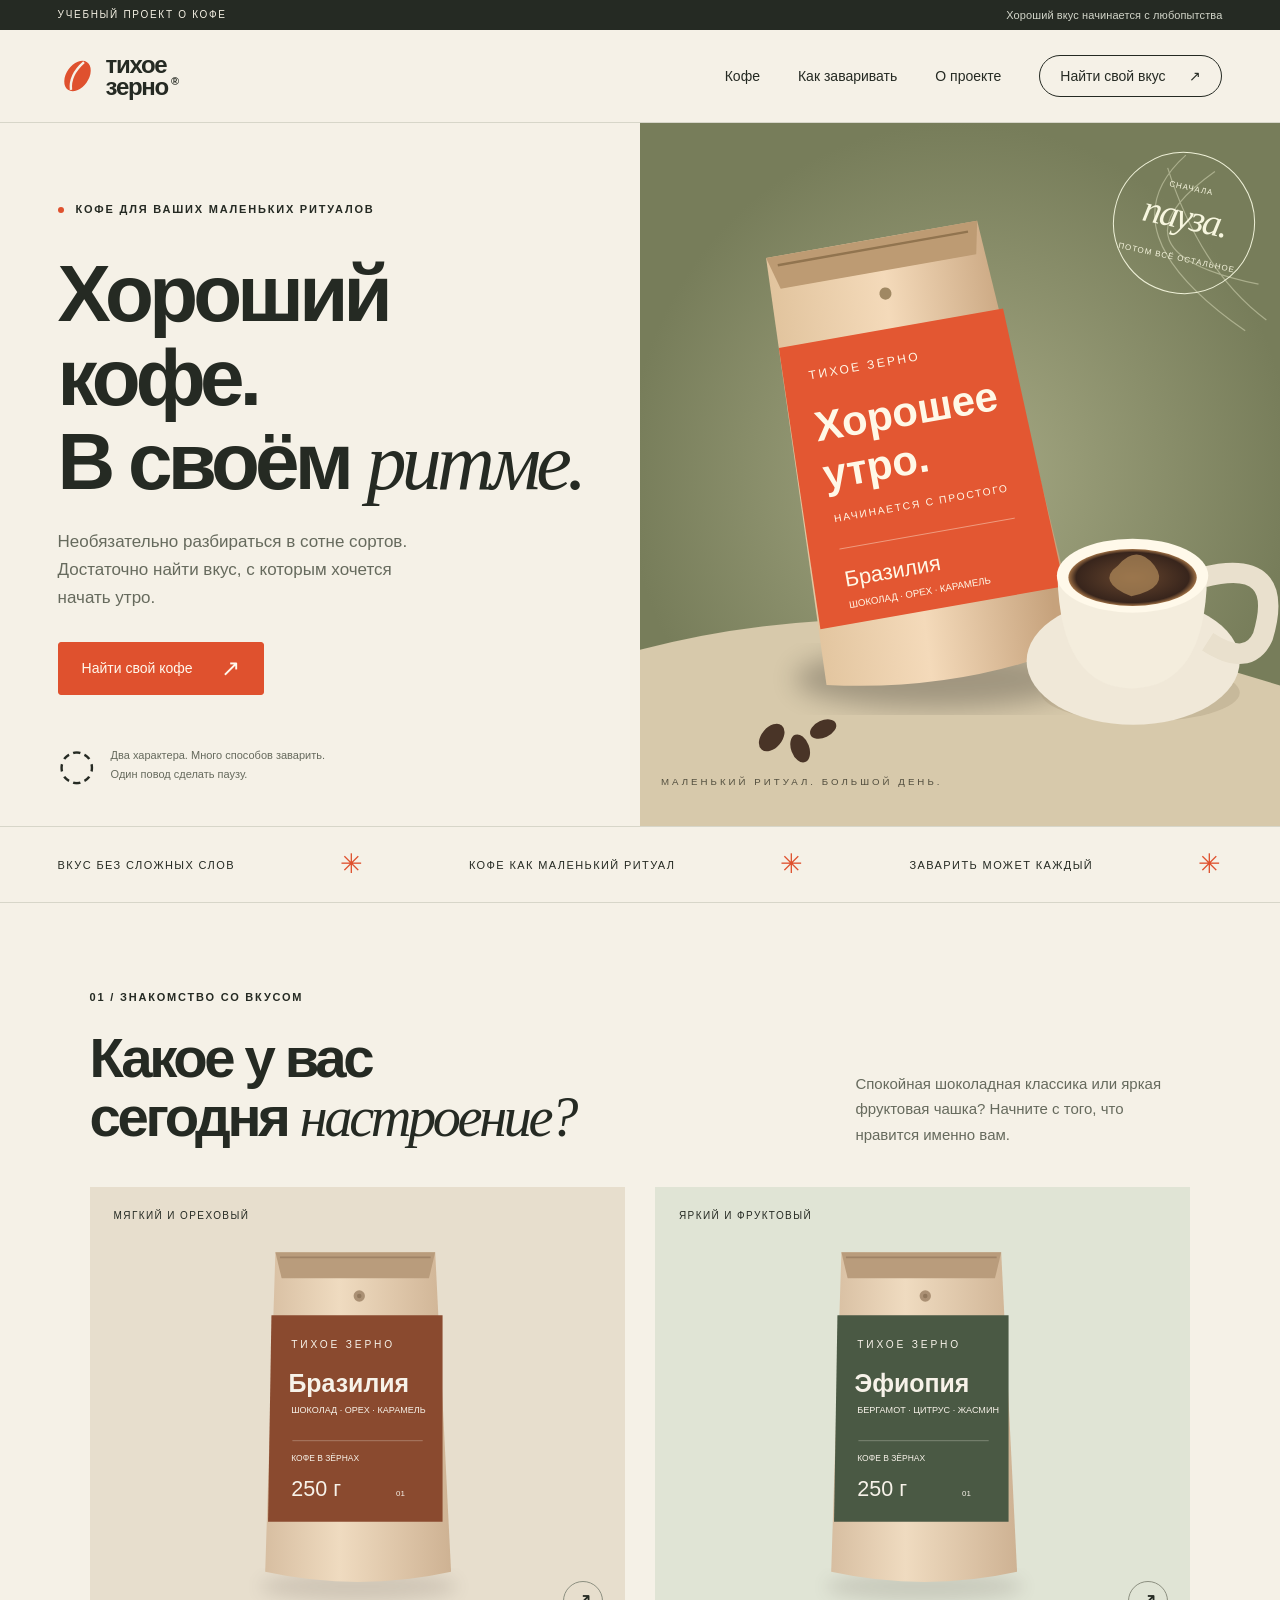
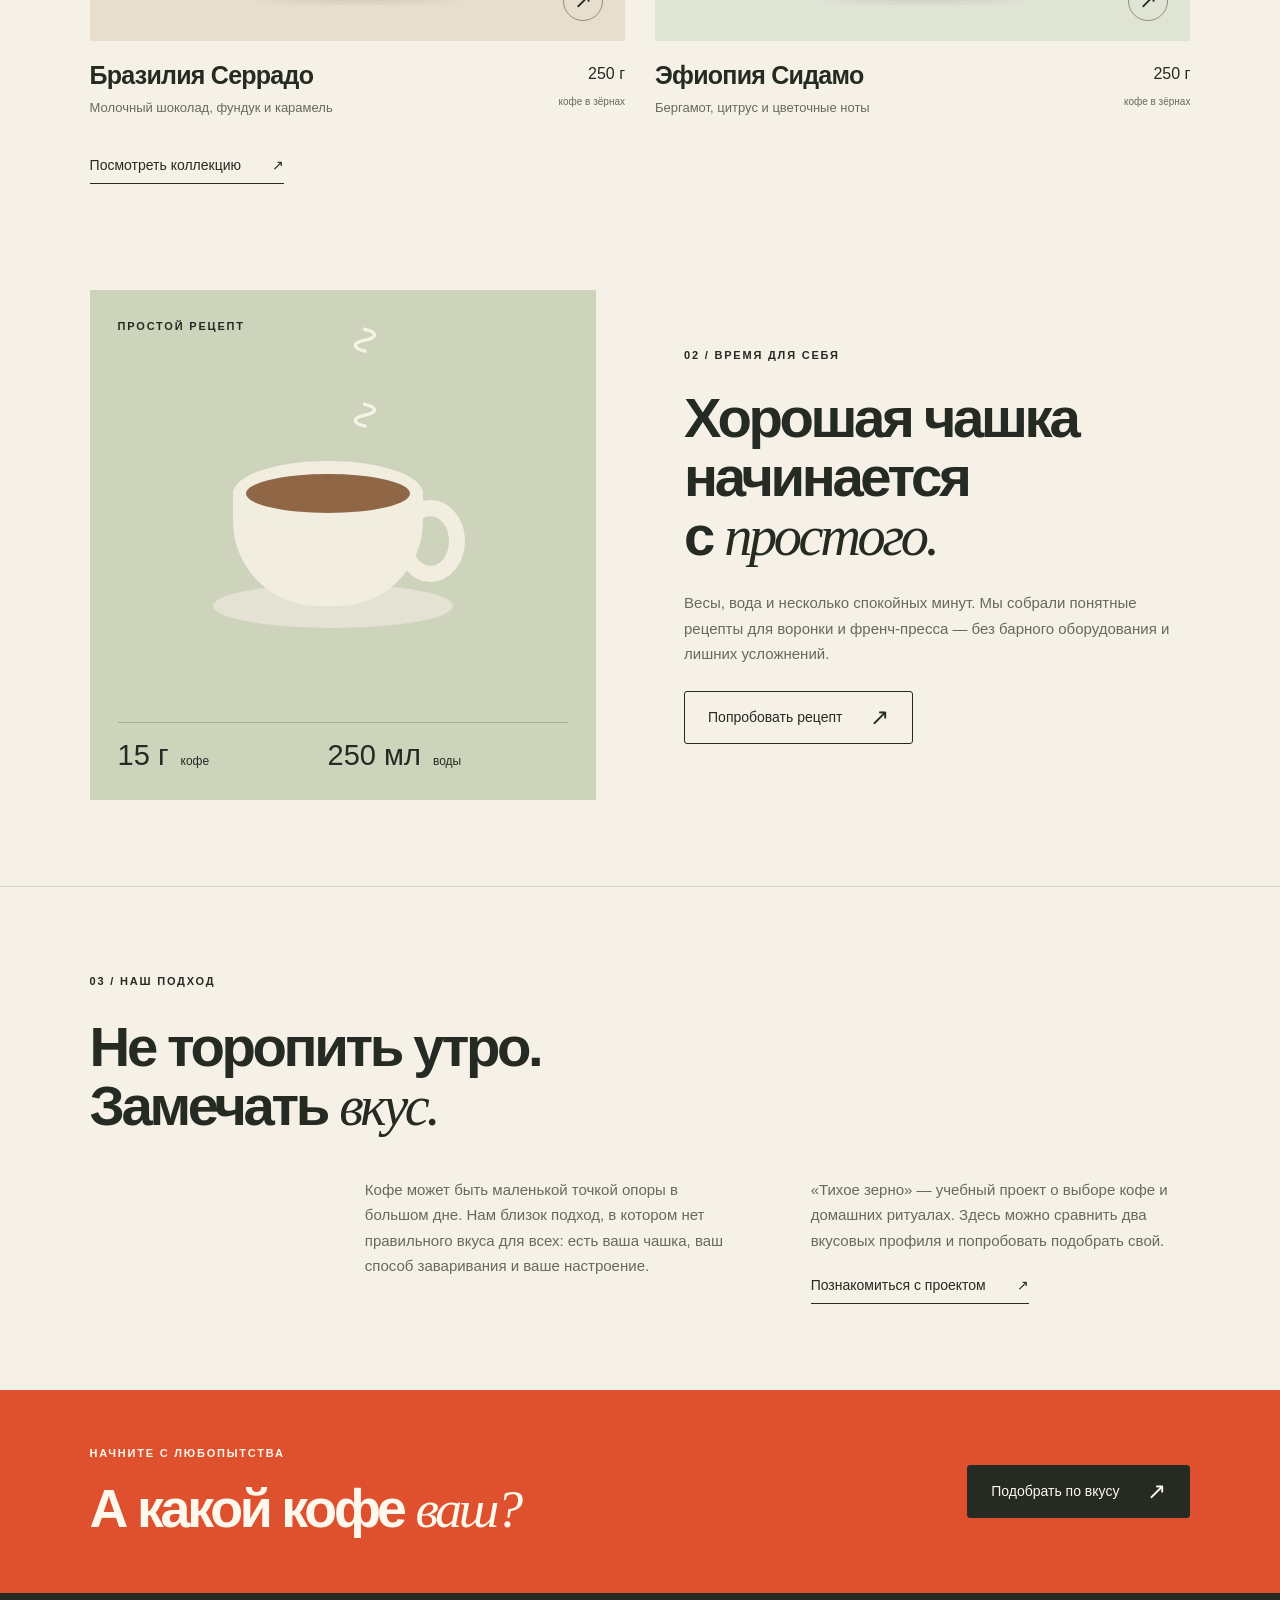
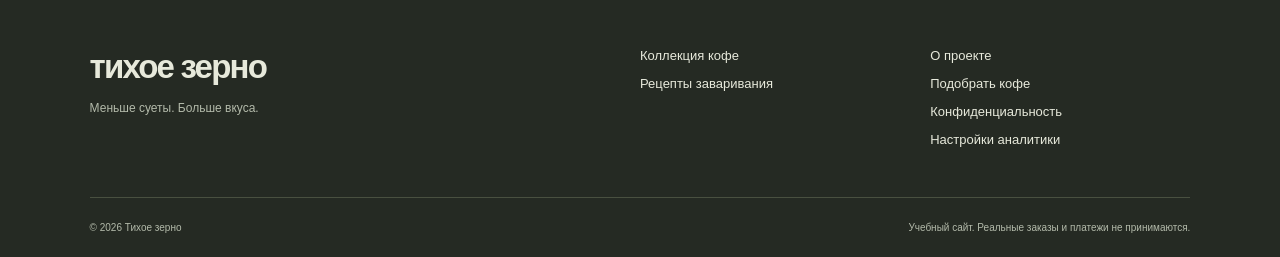
==== index.html @ 76cf2cba "Publish Tihoe Zerno educational coffee website" ====
<!doctype html><html lang="ru"><head><meta charset="UTF-8"/><meta name="viewport" content="width=device-width, initial-scale=1"/><title>Тихое зерно — кофе в своём ритме</title><meta name="description" content="Учебный проект о кофе: сравните шоколадно-ореховый и фруктовый профили, выберите зерно и понятный домашний рецепт."/><meta name="theme-color" content="#f5f1e7"/><link rel="canonical" href="https://spinogryz2014-ai.github.io/"/><meta property="og:type" content="website"/><meta property="og:locale" content="ru_RU"/><meta property="og:title" content="Тихое зерно — кофе в своём ритме"/><meta property="og:description" content="Учебный проект о кофе: сравните шоколадно-ореховый и фруктовый профили, выберите зерно и понятный домашний рецепт."/><link rel="icon" type="image/svg+xml" href="favicon.svg"/><link rel="stylesheet" href="styles.css"/><script type="application/ld+json">{"@context": "https://schema.org", "@type": "WebSite", "name": "Тихое зерно — кофе в своём ритме", "description": "Учебный проект о кофе: сравните шоколадно-ореховый и фруктовый профили, выберите зерно и понятный домашний рецепт.", "inLanguage": "ru", "url": "https://spinogryz2014-ai.github.io/"}</script><script src="site-config.js" defer></script><script src="app.js" defer></script></head><body><a class="skip" href="#main">Перейти к содержанию</a><div class="topline">УЧЕБНЫЙ ПРОЕКТ О КОФЕ <span>Хороший вкус начинается с любопытства</span></div><header class="header"><a class="brand" href="index.html" aria-label="Тихое зерно — главная"><svg viewBox="0 0 42 42" aria-hidden="true"><ellipse cx="21" cy="21" rx="12" ry="18" transform="rotate(35 21 21)" fill="currentColor"/><path d="M28 6Q12 20 14 36" stroke="#f5f1e7" fill="none" stroke-width="2.6"/></svg><span>тихое<br>зерно<span class="brand-dot">®</span></span></a><button class="menu-toggle" aria-controls="navigation" aria-expanded="false">Меню <span>☰</span></button><nav id="navigation" aria-label="Основная навигация"><a href="catalog.html">Кофе</a><a href="brew.html">Как заваривать</a><a href="about.html">О проекте</a><a class="nav-cta" href="contacts.html">Найти свой вкус <span aria-hidden="true">↗</span></a></nav></header><main id="main"><section class="hero"><div class="hero-copy"><p class="eyebrow"><span class="tiny-dot"></span> КОФЕ ДЛЯ ВАШИХ МАЛЕНЬКИХ РИТУАЛОВ</p><h1>Хороший кофе.<br>В своём <span class="serif">ритме.</span></h1><p class="hero-description">Необязательно разбираться в сотне сортов.<br>Достаточно найти вкус, с которым хочется<br class="desktop-br"> начать утро.</p><a class="button" href="catalog.html" data-goal="catalog_open">Найти свой кофе <span aria-hidden="true">↗</span></a><div class="hero-foot"><span class="line-icon">◌</span><p>Два характера. Много способов заварить.<br>Один повод сделать паузу.</p></div></div><div class="hero-art"><img src="hero.svg" alt="Авторская иллюстрация оранжевой упаковки кофе Тихое зерно рядом с чашкой" width="1100" height="1160" fetchpriority="high"/><div class="hero-stamp">СНАЧАЛА<br><span>пауза.</span><br>ПОТОМ ВСЁ ОСТАЛЬНОЕ</div></div></section>
<div class="ticker" aria-label="Наш подход"><span>ВКУС БЕЗ СЛОЖНЫХ СЛОВ</span><b>✳</b><span>КОФЕ КАК МАЛЕНЬКИЙ РИТУАЛ</span><b>✳</b><span>ЗАВАРИТЬ МОЖЕТ КАЖДЫЙ</span><b>✳</b></div>
<section class="section collection"><div class="section-heading"><div><p class="eyebrow">01 / ЗНАКОМСТВО СО ВКУСОМ</p><h2>Какое у вас<br>сегодня <span class="serif">настроение?</span></h2></div><p class="section-intro">Спокойная шоколадная классика или яркая фруктовая чашка? Начните с того, что нравится именно вам.</p></div><div class="product-grid"><article class="product-card" data-profile="soft"><a class="product-image sand" href="brazil.html" data-goal="coffee_view"><span class="product-label">МЯГКИЙ И ОРЕХОВЫЙ</span><img src="brazil.svg" alt="Иллюстрация упаковки кофе Бразилия Серрадо" width="720" height="800" loading="lazy" decoding="async"/><span class="circle-arrow" aria-hidden="true">↗</span></a><div class="product-info"><div><h3><a href="brazil.html">Бразилия Серрадо</a></h3><p>Молочный шоколад, фундук и карамель</p></div><span class="weight">250 г<br><small>кофе в зёрнах</small></span></div></article><article class="product-card" data-profile="bright"><a class="product-image sage" href="ethiopia.html" data-goal="coffee_view"><span class="product-label">ЯРКИЙ И ФРУКТОВЫЙ</span><img src="ethiopia.svg" alt="Иллюстрация упаковки кофе Эфиопия Сидамо" width="720" height="800" loading="lazy" decoding="async"/><span class="circle-arrow" aria-hidden="true">↗</span></a><div class="product-info"><div><h3><a href="ethiopia.html">Эфиопия Сидамо</a></h3><p>Бергамот, цитрус и цветочные ноты</p></div><span class="weight">250 г<br><small>кофе в зёрнах</small></span></div></article></div><a class="underlink" href="catalog.html">Посмотреть коллекцию <span aria-hidden="true">↗</span></a></section>
<section class="ritual section"><div class="ritual-visual"><span class="eyebrow">ПРОСТОЙ РЕЦЕПТ</span><div class="cup-drawing" aria-hidden="true"><div class="steam">∿ ∿ ∿</div><div class="cup-top"></div><div class="cup-body"></div><div class="cup-handle"></div><div class="cup-saucer"></div></div><div class="recipe-label"><b>15 г</b><span>кофе</span><b>250 мл</b><span>воды</span></div></div><div class="ritual-copy"><p class="eyebrow">02 / ВРЕМЯ ДЛЯ СЕБЯ</p><h2>Хорошая чашка<br>начинается<br>с <span class="serif">простого.</span></h2><p>Весы, вода и несколько спокойных минут. Мы собрали понятные рецепты для воронки и френч-пресса — без барного оборудования и лишних усложнений.</p><a class="button button-outline" href="brew.html" data-goal="recipe_open">Попробовать рецепт <span aria-hidden="true">↗</span></a></div></section>
<section class="approach section"><p class="eyebrow">03 / НАШ ПОДХОД</p><h2>Не торопить утро.<br>Замечать <span class="serif">вкус.</span></h2><div class="approach-grid"><p>Кофе может быть маленькой точкой опоры в большом дне. Нам близок подход, в котором нет правильного вкуса для всех: есть ваша чашка, ваш способ заваривания и ваше настроение.</p><div><p>«Тихое зерно» — учебный проект о выборе кофе и домашних ритуалах. Здесь можно сравнить два вкусовых профиля и попробовать подобрать свой.</p><a class="underlink" href="about.html">Познакомиться с проектом <span aria-hidden="true">↗</span></a></div></div></section>
<section class="cta-band"><div><p class="eyebrow">НАЧНИТЕ С ЛЮБОПЫТСТВА</p><h2>А какой кофе <span class="serif">ваш?</span></h2></div><a class="button button-dark" href="contacts.html">Подобрать по вкусу <span aria-hidden="true">↗</span></a></section></main><footer class="footer"><div class="footer-top"><a class="footer-brand" href="index.html">тихое зерно<span>Меньше суеты. Больше вкуса.</span></a><div><a href="catalog.html">Коллекция кофе</a><a href="brew.html">Рецепты заваривания</a></div><div><a href="about.html">О проекте</a><a href="contacts.html">Подобрать кофе</a><a href="privacy.html">Конфиденциальность</a><button class="text-button" data-consent-settings>Настройки аналитики</button></div></div><div class="footer-bottom"><span>© 2026 Тихое зерно</span><span>Учебный сайт. Реальные заказы и платежи не принимаются.</span></div></footer><div class="consent" id="consent" role="region" aria-label="Выбор настроек аналитики" hidden><div><b>Поможете сделать сайт понятнее?</b><p>С вашего согласия Яндекс.Метрика соберёт статистику посещений и действий, включая записи Вебвизора. <a href="privacy.html">Подробнее</a></p></div><div class="consent-actions"><button class="button button-dark" data-consent="yes">Разрешить</button><button class="button button-outline" data-consent="no">Без аналитики</button></div></div></body></html>
---- styles.css ----
:root{--paper:#f5f1e7;--ink:#252a23;--muted:#666a5d;--orange:#df512e;--line:#d7d6c9;--sage:#e0e4d5;--sand:#e7decd;--serif:Georgia,'Times New Roman',serif}*{box-sizing:border-box}html{scroll-behavior:smooth;scroll-padding-top:25px}body{margin:0;background:var(--paper);color:var(--ink);font-family:'Segoe UI',Arial,sans-serif;-webkit-font-smoothing:antialiased}button,input,select{font:inherit}a{color:inherit;text-decoration:none}button,a,input,select{touch-action:manipulation}button{cursor:pointer}a,button,input,select{-webkit-tap-highlight-color:transparent}button:focus-visible,a:focus-visible,input:focus-visible,select:focus-visible{outline:3px solid #365c99;outline-offset:5px}img{display:block;max-width:100%;height:auto}h1,h2,h3,p{margin:0}h1,h2{font-weight:550;letter-spacing:-.06em;line-height:1.05}h1{font-size:clamp(48px,6.25vw,92px)}h2{font-size:clamp(38px,4.4vw,66px)}h3{font-size:24px;letter-spacing:-.03em;font-weight:550}p{line-height:1.7}a:hover{color:var(--orange)}.serif{font-family:var(--serif);font-weight:400;font-style:italic;letter-spacing:-.06em}.topline{display:flex;justify-content:space-between;background:var(--ink);color:#f4f0e3;padding:9px 4.5%;font-size:10px;letter-spacing:1.7px}.topline span{letter-spacing:.1px;font-size:11px;color:#d2d5c9}.header{padding:24px 4.5%;display:flex;align-items:center;justify-content:space-between;border-bottom:1px solid var(--line)}.brand{display:flex;align-items:center;gap:9px;line-height:.91;font-size:24px;letter-spacing:-1.3px;font-weight:700;position:relative}.brand svg{width:39px;height:44px;color:var(--orange)}.brand-dot{font-size:11px;vertical-align:top;margin-left:3px}.header nav{display:flex;gap:38px;align-items:center;font-size:14px}.header nav a[aria-current]{text-decoration:underline;text-underline-offset:7px}.nav-cta{border:1px solid var(--ink);border-radius:40px;padding:12px 20px}.nav-cta span{margin-left:20px}.menu-toggle{display:none}.eyebrow{font-size:11px;letter-spacing:1.8px;line-height:1.55;font-weight:600}.tiny-dot{display:inline-block;width:6px;height:6px;background:var(--orange);border-radius:50%;margin-right:7px}.hero{display:grid;grid-template-columns:1fr 1fr;min-height:675px}.hero-copy{padding:78px 6% 40px 9%}.hero-copy h1{margin:34px 0 24px}.hero-description{font-size:17px;color:var(--muted);line-height:1.65}.button{display:inline-flex;align-items:center;justify-content:space-between;gap:28px;background:var(--orange);border:1px solid var(--orange);color:#fff8ed;min-height:52px;border-radius:3px;padding:14px 23px;font-size:14px;font-weight:500;line-height:1.35;transition:background .18s,transform .18s}.button:hover{background:#bb3d20;border-color:#bb3d20;color:#fff8ed}.button span{font-size:23px;line-height:1}.hero-copy>.button{margin-top:30px}.button-outline{background:transparent;border-color:var(--ink);color:var(--ink)}.button-outline:hover{background:var(--ink);border-color:var(--ink);color:var(--paper)}.button-dark{background:var(--ink);border-color:var(--ink)}.button-dark:hover{background:#414c37;border-color:#414c37}.hero-foot{display:flex;gap:15px;align-items:center;margin-top:48px;color:var(--muted);font-size:11px;line-height:1.5}.line-icon{font-size:43px;line-height:1;color:var(--ink)}.hero-art{position:relative;overflow:hidden;background:#888e6b;min-height:600px}.hero-art>img{width:100%;height:100%;position:absolute;object-fit:cover}.hero-stamp{position:absolute;right:25px;top:29px;width:142px;height:142px;border:1px solid #eef0d7;border-radius:50%;color:#f7f6df;display:flex;flex-direction:column;align-items:center;justify-content:center;font-size:8px;letter-spacing:1px;line-height:1.7;transform:rotate(12deg)}.hero-stamp .serif,.hero-stamp span{font:italic 38px var(--serif);letter-spacing:-2px}.ticker{padding:24px 4.5%;display:flex;align-items:center;justify-content:space-between;gap:20px;border-top:1px solid var(--line);border-bottom:1px solid var(--line);font-size:11px;letter-spacing:1.4px}.ticker b{color:var(--orange);font-size:27px;font-weight:400;line-height:1}.section{padding:86px 7%}.section-heading{display:flex;justify-content:space-between;align-items:flex-end;gap:40px;margin-bottom:40px}.section-heading .eyebrow{margin-bottom:22px}.section-intro{max-width:335px;font-size:15px;color:var(--muted)}.product-grid{display:grid;grid-template-columns:1fr 1fr;gap:30px}.product-image{display:block;position:relative;overflow:hidden;aspect-ratio:1.18}.sand{background:var(--sand)}.sage{background:var(--sage)}.product-image>img{height:100%;width:100%;object-fit:contain;transition:transform .4s}.product-image:hover>img{transform:translateY(-8px) rotate(2deg)}.product-label{position:absolute;top:23px;left:24px;z-index:1;font-size:10px;letter-spacing:1.4px}.circle-arrow{position:absolute;bottom:20px;right:22px;border-radius:50%;border:1px solid #8c8f80;width:40px;height:40px;display:grid;place-items:center;font-size:22px}.product-info{padding-top:20px;display:flex;justify-content:space-between;gap:16px}.product-info h3{font-size:25px;margin-bottom:7px}.product-info p{font-size:13px;color:var(--muted)}.weight{font-size:16px;text-align:right;line-height:1.6;white-space:nowrap}.weight small{font-size:10px;color:var(--muted)}.underlink{display:inline-block;font-size:14px;padding-bottom:7px;border-bottom:1px solid var(--ink);line-height:1.5}.underlink span{margin-left:27px}.collection>.underlink{margin-top:36px}.ritual{display:grid;grid-template-columns:1fr 1fr;gap:8%;align-items:center;padding-top:20px}.ritual-visual{position:relative;min-height:510px;background:#ced4bc;padding:28px;display:flex;flex-direction:column;justify-content:space-between}.cup-drawing{position:relative;width:260px;height:220px;margin:10px auto}.cup-top{position:absolute;top:42px;left:20px;background:#8f6747;border:13px solid #f1eee0;border-radius:50%;width:190px;height:65px;z-index:3}.cup-body{position:absolute;top:72px;left:20px;width:190px;height:115px;background:#f1eee0;border-radius:0 0 85px 85px;z-index:2}.cup-handle{position:absolute;left:183px;top:81px;border:16px solid #f1eee0;width:69px;height:82px;border-radius:50%;z-index:1}.cup-saucer{position:absolute;left:0;top:165px;width:240px;height:44px;background:#e4e2d2;border-radius:50%}.steam{position:absolute;top:-20px;left:53px;letter-spacing:15px;color:#f6f4e8;font-size:41px;transform:rotate(90deg)}.recipe-label{display:grid;grid-template-columns:auto 1fr auto 1fr;gap:12px;align-items:baseline;border-top:1px solid #a8af94;padding-top:16px;font-size:12px}.recipe-label b{font-weight:500;font-size:29px}.ritual-copy .eyebrow{margin-bottom:24px}.ritual-copy>p:not(.eyebrow){margin:24px 0;color:var(--muted);font-size:15px}.approach{border-top:1px solid var(--line)}.approach>h2{margin:27px 0 40px}.approach-grid{display:grid;grid-template-columns:1fr 1fr;gap:8%;padding-left:25%;font-size:15px;color:var(--muted)}.approach-grid .underlink{color:var(--ink);margin-top:22px}.cta-band{display:flex;align-items:center;justify-content:space-between;gap:30px;background:var(--orange);padding:55px 7%;color:#fff8ed}.cta-band .eyebrow{margin-bottom:18px}.cta-band h2{font-size:clamp(36px,4.2vw,62px)}.footer{background:var(--ink);color:#e7e9db;padding:55px 7% 24px}.footer-top{display:grid;grid-template-columns:2fr 1fr 1fr;gap:30px;padding-bottom:50px}.footer-brand{font-size:33px;font-weight:600;letter-spacing:-1.8px}.footer-brand span{display:block;font-size:12px;letter-spacing:0;color:#b3baaa;margin-top:15px;font-weight:400}.footer-top>div{display:flex;flex-direction:column;align-items:flex-start;gap:13px;font-size:13px}.footer-bottom{display:flex;justify-content:space-between;border-top:1px solid #495040;padding-top:24px;font-size:10px;color:#b3baaa;gap:25px}.text-button{border:0;background:transparent;color:inherit;padding:0;text-align:left;font-size:13px}.text-button:hover{text-decoration:underline}.breadcrumbs{display:flex;gap:12px;padding:25px 7% 0;font-size:11px;color:var(--muted)}.page-heading{padding:55px 7% 62px}.page-heading h1{margin:23px 0 25px;font-size:clamp(48px,6.5vw,88px)}.page-heading>p:not(.eyebrow){max-width:650px;font-size:17px;color:var(--muted)}.catalog-section{padding-top:0}.filters{display:flex;gap:9px;flex-wrap:wrap;border-top:1px solid var(--line);padding:25px 0 30px}.filter{border:1px solid var(--line);border-radius:30px;background:transparent;padding:12px 19px;font-size:13px}.filter span{margin-left:10px;font-size:10px}.filter.active{background:var(--ink);color:var(--paper);border-color:var(--ink)}.filter:hover{border-color:var(--ink)}.buying-guide{border-top:1px solid var(--line);padding-top:60px}.buying-guide h2{margin:22px 0 40px}.three-columns{display:grid;grid-template-columns:repeat(3,1fr);gap:40px}.number{font-size:12px;letter-spacing:1.2px;color:var(--orange);display:block;margin-bottom:28px}.three-columns h3{font-size:23px;margin-bottom:15px}.three-columns p{font-size:14px;color:var(--muted)}.small-note{font-size:11px!important;color:var(--muted);line-height:1.6!important}.buying-guide>.small-note{margin-top:38px}.product-detail{display:grid;grid-template-columns:1fr 1fr;gap:7%;align-items:center;padding-top:35px;padding-bottom:60px}.product-detail-art{position:relative;min-height:580px;display:flex;align-items:center}.product-detail-art>img{width:100%;height:580px;object-fit:contain}.product-detail-copy h1{font-size:clamp(43px,5vw,70px);margin:24px 0}.taste-notes{font-size:12px;color:var(--orange);font-weight:600;letter-spacing:.2px;margin-bottom:24px}.product-detail-copy>p:not(.eyebrow):not(.taste-notes){font-size:14px;color:var(--muted)}.specs{margin:24px 0 30px}.specs>div{display:flex;justify-content:space-between;gap:15px;border-bottom:1px solid var(--line);padding:12px 0;font-size:12px}.specs dt{color:var(--muted)}.specs dd{margin:0;text-align:right}.product-detail-copy>.small-note{margin-top:14px}.text-section{display:grid;grid-template-columns:1fr 1.4fr;column-gap:10%;border-top:1px solid var(--line)}.text-section>.eyebrow{grid-column:1/-1;margin-bottom:28px}.prose p{font-size:16px;color:var(--muted);margin-bottom:22px}.prose h3{font-size:24px;margin:30px 0 16px}.prose .button{margin-top:10px}.related{padding-top:15px}.related .product-grid{max-width:700px}.related .product-grid .product-card{grid-column:1/-1}.related .product-image{aspect-ratio:1.6}.brew-section{padding-top:0}.recipe-tabs{display:flex;border-bottom:1px solid var(--line);gap:35px;margin-bottom:45px}.recipe-tabs button{background:transparent;border:0;border-bottom:3px solid transparent;padding:15px 0;font-size:18px}.recipe-tabs button[aria-selected=true]{border-color:var(--orange)}.recipe-panel{display:grid;grid-template-columns:1fr 1.15fr;gap:10%}.recipe-side{background:var(--sage);padding:35px}.recipe-side h2{font-size:44px}.recipe-side>p{font-size:13px;color:var(--muted);margin-top:20px}.recipe-numbers{display:grid;grid-template-columns:1fr 1fr 1fr;gap:15px;margin:30px 0}.recipe-numbers dt{font-size:11px;color:var(--muted)}.recipe-numbers dd{font-size:20px;margin:8px 0 0;white-space:nowrap}.calculator-label{font-size:12px;display:block;margin:25px 0 12px}.calculator{display:flex;align-items:center;gap:10px;font-size:13px}.calculator input{width:65px;border:1px solid #929c81;background:#f7f6ed;padding:9px}.steps{counter-reset:steps;list-style:none;margin:0;padding:0}.steps li{counter-increment:steps;position:relative;padding:0 0 27px 44px;margin-bottom:22px;border-bottom:1px solid var(--line)}.steps li:before{content:'0' counter(steps);position:absolute;left:0;top:5px;color:var(--orange);font-size:12px}.steps h3{font-size:23px;margin-bottom:12px}.steps p{font-size:14px;color:var(--muted)}.about-banner{margin:0 7% 65px;background:#cdd1ba;height:430px;position:relative;overflow:hidden;display:flex;align-items:center;justify-content:flex-end}.about-banner img{width:52%;height:100%;object-fit:cover;position:absolute;left:0;top:0}.about-banner>p{font-size:52px;line-height:1.1;letter-spacing:-2.5px;position:relative;padding:40px}.contact-layout{display:grid;grid-template-columns:1fr 1.1fr;gap:10%;padding-top:0}.contact-aside h2{font-size:42px;margin:24px 0}.contact-aside>p:not(.eyebrow){font-size:14px;color:var(--muted)}.contact-note{margin:30px 0;border-top:1px solid var(--line);padding-top:24px;font-size:13px}.contact-note p{color:var(--muted);margin-top:8px}.taste-form{background:#eae8dd;padding:36px}.taste-form fieldset{border:0;padding:0;margin:0 0 27px}.taste-form legend,.field-label{font-size:12px;font-weight:600;margin-bottom:16px;display:block}.choice{display:flex;gap:12px;align-items:center;border:1px solid #b9bfad;padding:17px;background:var(--paper);margin-top:10px;cursor:pointer}.choice input{accent-color:var(--orange);width:16px;height:16px;flex-shrink:0}.choice:has(input:checked){border-color:var(--orange);background:#faf1e6}.choice b{display:block;font-size:14px;font-weight:500}.choice small{display:block;font-size:11px;color:var(--muted);margin-top:6px}.taste-form select{display:block;width:100%;background:var(--paper);border:1px solid #a4ac97;padding:14px 10px;font-size:13px;margin-bottom:26px;border-radius:0;color:var(--ink)}.taste-form>.button{width:100%}.taste-form>.small-note{margin-top:15px}.taste-result{border-top:1px solid #b6bcaa;margin-top:25px;padding-top:25px}.taste-result h3{margin-bottom:12px}.taste-result p{font-size:14px}.taste-result .underlink{margin-top:16px}.privacy-prose{max-width:920px;padding-top:0}.privacy-prose h2{font-size:30px;margin:35px 0 20px;letter-spacing:-1px}.privacy-prose a{text-decoration:underline;text-underline-offset:3px}.privacy-prose .button{margin:10px 0}.error-page{min-height:65vh}.error-page .button{margin-top:30px}.consent{position:fixed;bottom:20px;left:3%;right:3%;max-width:1100px;margin:auto;z-index:10;display:flex;gap:30px;align-items:center;justify-content:space-between;background:#fffdf5;box-shadow:0 4px 35px #20291f25;border:1px solid var(--line);padding:22px 25px}.consent b{font-size:15px}.consent p{font-size:12px;color:var(--muted);margin-top:5px;max-width:560px}.consent p a{text-decoration:underline}.consent-actions{display:flex;gap:10px;flex-shrink:0}.consent .button{font-size:12px;padding:12px 16px;min-height:43px}.skip{position:fixed;top:-200px;left:20px;z-index:20;background:var(--ink);color:white;padding:15px}.skip:focus{top:15px}.visually-hidden{position:absolute;width:1px;height:1px;overflow:hidden;clip-path:inset(50%);white-space:nowrap}[hidden]{display:none!important}
@media(min-width:1600px){body{max-width:1800px;margin:auto}.hero-copy{padding-top:100px}.hero{min-height:750px}}
@media(max-width:1000px){.header nav{gap:22px;font-size:12px}.hero-copy{padding-top:60px}.hero{min-height:620px}.hero-art{min-height:550px}.hero-copy h1{font-size:64px}.hero-description{font-size:15px}.eyebrow{font-size:10px}.ticker{font-size:9px}.section{padding:65px 6%}.section-heading h2{font-size:48px}.approach-grid{padding-left:0}.product-info h3{font-size:21px}.product-info p{font-size:11px}.recipe-panel{gap:5%;grid-template-columns:1fr 1fr}.recipe-side{padding:26px}.recipe-numbers{gap:8px}.recipe-numbers dd{font-size:17px}.contact-layout{gap:5%}.taste-form{padding:26px}.consent{flex-wrap:wrap;gap:15px}.product-detail{gap:5%}.product-detail-art,.product-detail-art>img{min-height:480px;height:480px}.product-detail-copy h1{font-size:52px}}
@media(max-width:700px){.topline{padding:8px 5%;font-size:9px;justify-content:center}.topline span{display:none}.header{padding:18px 5%;flex-wrap:wrap;position:relative}.brand{font-size:21px}.brand svg{width:32px;height:37px}.menu-toggle{display:flex;gap:17px;align-items:center;background:transparent;border:1px solid var(--line);padding:9px 13px;font-size:12px}.header nav{display:none;width:100%;padding-top:25px;flex-direction:column;align-items:stretch;gap:0;font-size:15px}.header nav.open{display:flex}.header nav a{padding:14px 0}.header nav .nav-cta{padding:14px 18px;margin-top:10px;display:flex;justify-content:space-between}.hero{grid-template-columns:1fr;min-height:auto}.hero-copy{padding:47px 6% 34px}.hero-copy h1{font-size:clamp(49px,12vw,76px);margin:26px 0 21px}.hero-description{font-size:15px}.hero-foot{margin-top:30px;font-size:10px}.hero-art{min-height:470px;height:115vw;max-height:620px}.hero-art>img{object-position:center}.hero-stamp{width:115px;height:115px;font-size:6px;right:18px;top:20px}.hero-stamp span{font-size:31px}.ticker{padding:20px 5%;gap:15px;flex-wrap:wrap;justify-content:center;font-size:8px;letter-spacing:1px}.ticker>span:last-of-type,.ticker>b:last-child{display:none}.ticker b{font-size:19px}.section{padding:53px 6%}.section-heading{display:block;margin-bottom:28px}.section-heading h2{font-size:43px}.section-heading .eyebrow{margin-bottom:20px}.section-intro{margin-top:22px;font-size:14px;max-width:none}.product-grid{grid-template-columns:1fr;gap:35px}.product-image{aspect-ratio:1.15}.product-info h3{font-size:23px}.product-info p{font-size:12px}.product-info{padding-top:15px}.product-label{left:18px;top:20px;font-size:9px}.ritual{grid-template-columns:1fr;gap:36px;padding-top:12px}.ritual-visual{min-height:410px;padding:23px}.cup-drawing{transform:scale(.9)}.ritual-copy h2{font-size:45px}.ritual-copy .eyebrow{margin-bottom:20px}.ritual-copy>p:not(.eyebrow){font-size:14px}.recipe-label{grid-template-columns:auto 1fr auto 1fr;gap:10px}.recipe-label b{font-size:25px}.approach>h2{font-size:44px;margin-bottom:28px}.approach-grid{grid-template-columns:1fr;gap:20px;font-size:14px}.cta-band{display:block;padding:40px 6%}.cta-band .button{margin-top:27px}.footer{padding:40px 6% 25px}.footer-top{grid-template-columns:1fr 1fr;gap:35px 20px;padding-bottom:30px}.footer-brand{grid-column:1/-1;font-size:30px}.footer-top>div{font-size:12px}.footer-bottom{flex-direction:column;gap:12px;line-height:1.7}.breadcrumbs{padding:22px 6% 0;font-size:10px;gap:10px}.page-heading{padding:39px 6% 43px}.page-heading h1{font-size:clamp(45px,11.7vw,64px);margin:20px 0 23px}.page-heading>p:not(.eyebrow){font-size:15px}.catalog-section{padding-top:0}.filters{gap:8px;padding:22px 0}.filter{font-size:11px;padding:11px 13px}.three-columns{grid-template-columns:1fr;gap:28px}.three-columns .number{margin-bottom:14px}.three-columns h3{font-size:23px}.product-detail{grid-template-columns:1fr;gap:35px;padding-top:26px}.product-detail-art,.product-detail-art>img{min-height:430px;height:430px}.product-detail-copy h1{font-size:54px}.product-detail-copy>.button{width:100%}.text-section{grid-template-columns:1fr;gap:25px}.text-section>.eyebrow{margin-bottom:0}.text-section h2{font-size:43px}.prose p{font-size:15px}.prose h3{font-size:23px;margin-top:25px}.related .section-heading{display:flex;align-items:flex-start;gap:20px}.related .section-heading h2{font-size:37px}.related .underlink{font-size:11px;white-space:nowrap}.related .product-image{aspect-ratio:1.15}.brew-section{padding-top:0}.recipe-tabs{margin-bottom:28px;gap:30px}.recipe-tabs button{font-size:17px}.recipe-panel{grid-template-columns:1fr;gap:35px}.recipe-side{padding:25px}.recipe-side h2{font-size:44px}.recipe-numbers dd{font-size:20px}.steps li{padding-left:38px}.steps h3{font-size:23px}.about-banner{margin:0 6% 40px;height:430px;align-items:flex-end;justify-content:flex-start}.about-banner img{width:100%;height:100%;object-position:center 42%}.about-banner>p{font-size:40px;background:#f5f1e7e6;padding:20px 26px;margin:0 20px 20px;line-height:1.1}.contact-layout{grid-template-columns:1fr;gap:35px;padding-top:0}.contact-aside h2{font-size:38px}.taste-form{padding:24px 20px}.choice{padding:15px 12px}.choice b{font-size:13px}.choice small{font-size:10px}.privacy-prose{padding-top:0}.privacy-prose h2{font-size:28px}.consent{bottom:10px;left:10px;right:10px;padding:17px;gap:15px}.consent b{font-size:14px}.consent p{font-size:11px}.consent-actions{width:100%;gap:8px}.consent-actions .button{flex:1;padding:11px 10px;font-size:11px;justify-content:center}.error-page{min-height:70vh}}
@media(prefers-reduced-motion:reduce){html{scroll-behavior:auto}*,*:before,*:after{transition:none!important;animation:none!important}}
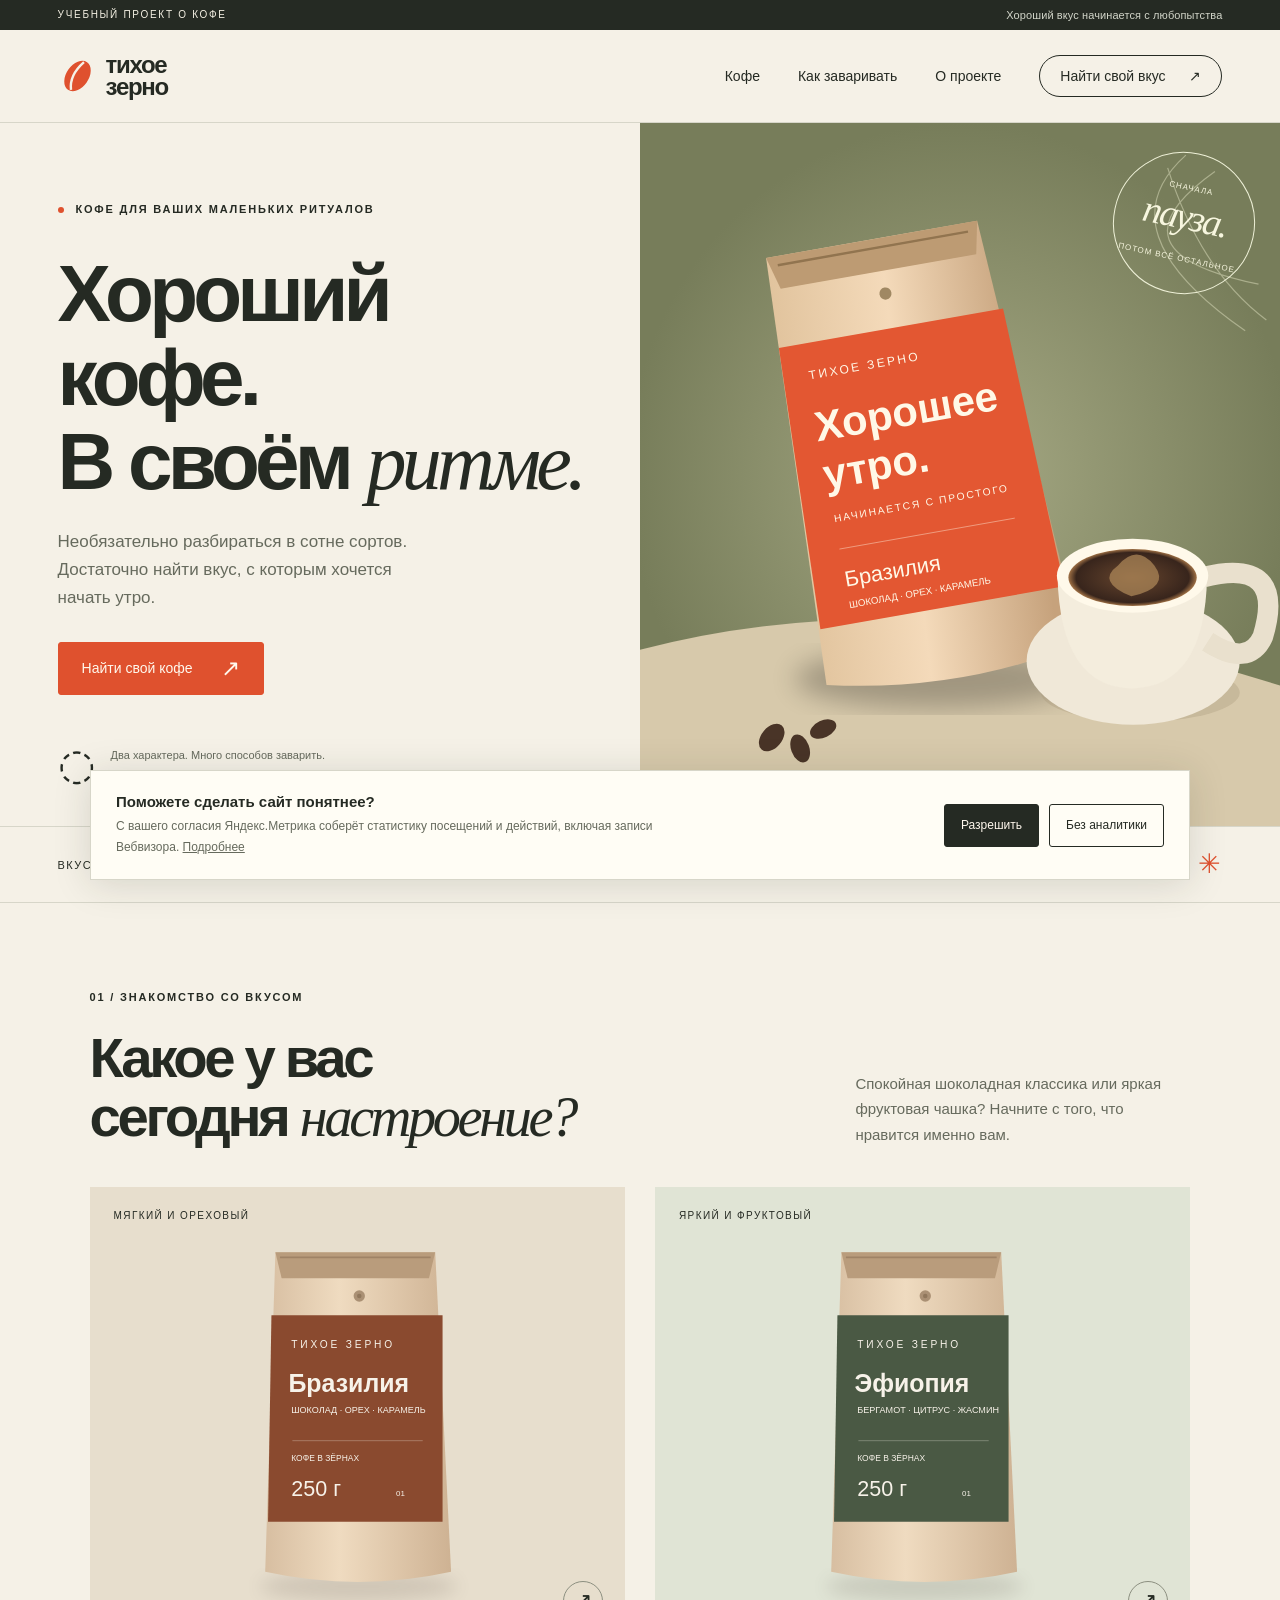
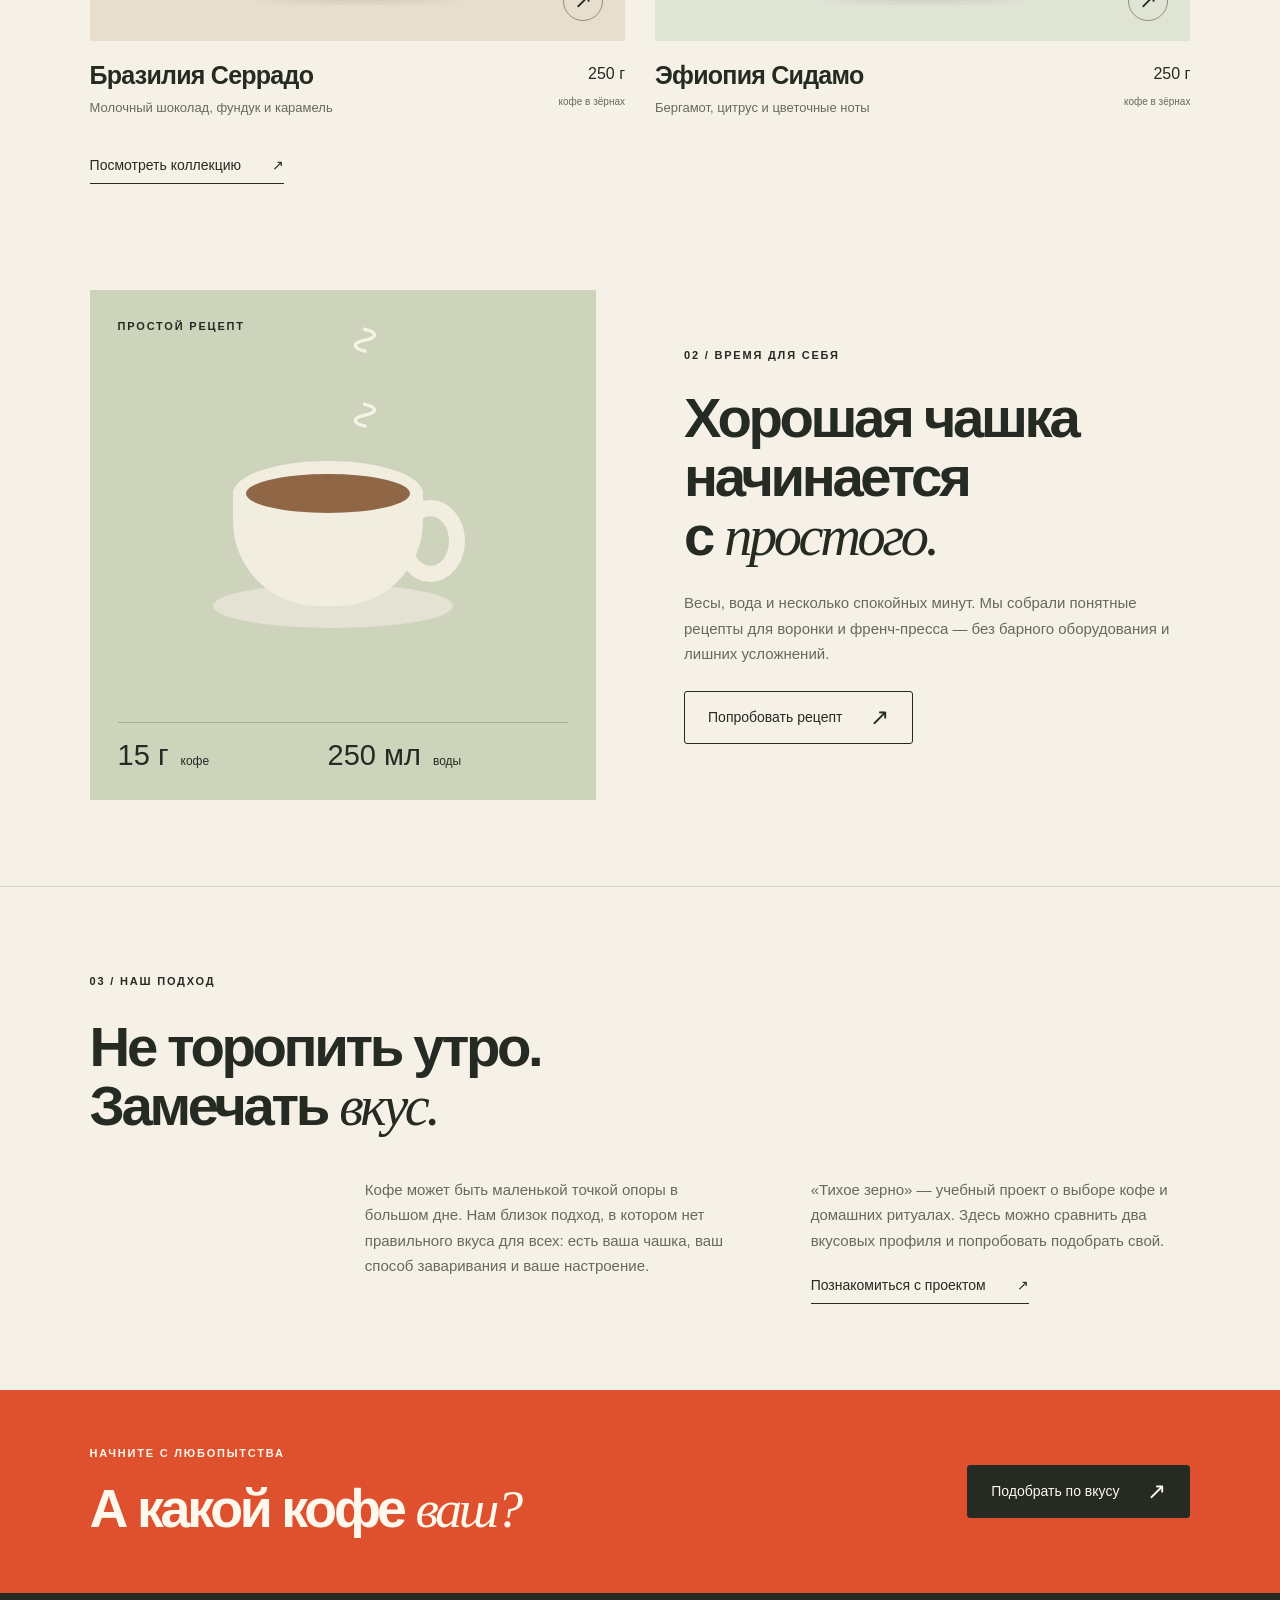
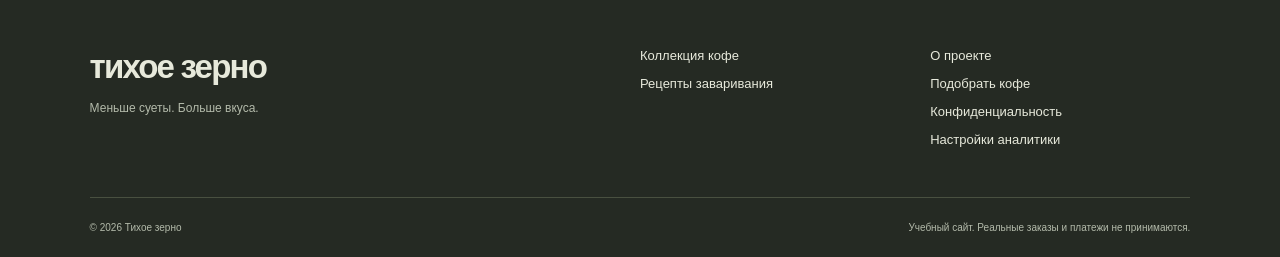
==== commit b181b0cb: "Connect Yandex Metrica counter 113669110" ====
--- a/index.html
+++ b/index.html
@@ -1,4 +1,4 @@
-<!doctype html><html lang="ru"><head><meta charset="UTF-8"/><meta name="viewport" content="width=device-width, initial-scale=1"/><title>Тихое зерно — кофе в своём ритме</title><meta name="description" content="Учебный проект о кофе: сравните шоколадно-ореховый и фруктовый профили, выберите зерно и понятный домашний рецепт."/><meta name="theme-color" content="#f5f1e7"/><link rel="canonical" href="https://spinogryz2014-ai.github.io/"/><meta property="og:type" content="website"/><meta property="og:locale" content="ru_RU"/><meta property="og:title" content="Тихое зерно — кофе в своём ритме"/><meta property="og:description" content="Учебный проект о кофе: сравните шоколадно-ореховый и фруктовый профили, выберите зерно и понятный домашний рецепт."/><link rel="icon" type="image/svg+xml" href="favicon.svg"/><link rel="stylesheet" href="styles.css"/><script type="application/ld+json">{"@context": "https://schema.org", "@type": "WebSite", "name": "Тихое зерно — кофе в своём ритме", "description": "Учебный проект о кофе: сравните шоколадно-ореховый и фруктовый профили, выберите зерно и понятный домашний рецепт.", "inLanguage": "ru", "url": "https://spinogryz2014-ai.github.io/"}</script><script src="site-config.js" defer></script><script src="app.js" defer></script></head><body><a class="skip" href="#main">Перейти к содержанию</a><div class="topline">УЧЕБНЫЙ ПРОЕКТ О КОФЕ <span>Хороший вкус начинается с любопытства</span></div><header class="header"><a class="brand" href="index.html" aria-label="Тихое зерно — главная"><svg viewBox="0 0 42 42" aria-hidden="true"><ellipse cx="21" cy="21" rx="12" ry="18" transform="rotate(35 21 21)" fill="currentColor"/><path d="M28 6Q12 20 14 36" stroke="#f5f1e7" fill="none" stroke-width="2.6"/></svg><span>тихое<br>зерно<span class="brand-dot">®</span></span></a><button class="menu-toggle" aria-controls="navigation" aria-expanded="false">Меню <span>☰</span></button><nav id="navigation" aria-label="Основная навигация"><a href="catalog.html">Кофе</a><a href="brew.html">Как заваривать</a><a href="about.html">О проекте</a><a class="nav-cta" href="contacts.html">Найти свой вкус <span aria-hidden="true">↗</span></a></nav></header><main id="main"><section class="hero"><div class="hero-copy"><p class="eyebrow"><span class="tiny-dot"></span> КОФЕ ДЛЯ ВАШИХ МАЛЕНЬКИХ РИТУАЛОВ</p><h1>Хороший кофе.<br>В своём <span class="serif">ритме.</span></h1><p class="hero-description">Необязательно разбираться в сотне сортов.<br>Достаточно найти вкус, с которым хочется<br class="desktop-br"> начать утро.</p><a class="button" href="catalog.html" data-goal="catalog_open">Найти свой кофе <span aria-hidden="true">↗</span></a><div class="hero-foot"><span class="line-icon">◌</span><p>Два характера. Много способов заварить.<br>Один повод сделать паузу.</p></div></div><div class="hero-art"><img src="hero.svg" alt="Авторская иллюстрация оранжевой упаковки кофе Тихое зерно рядом с чашкой" width="1100" height="1160" fetchpriority="high"/><div class="hero-stamp">СНАЧАЛА<br><span>пауза.</span><br>ПОТОМ ВСЁ ОСТАЛЬНОЕ</div></div></section>
+<!doctype html><html lang="ru"><head><meta charset="UTF-8"/><meta name="viewport" content="width=device-width, initial-scale=1"/><title>Тихое зерно — кофе в своём ритме</title><meta name="description" content="Учебный проект о кофе: сравните шоколадно-ореховый и фруктовый профили, выберите зерно и понятный домашний рецепт."/><meta name="theme-color" content="#f5f1e7"/><link rel="canonical" href="https://spinogryz2014-ai.github.io/"/><meta property="og:type" content="website"/><meta property="og:locale" content="ru_RU"/><meta property="og:title" content="Тихое зерно — кофе в своём ритме"/><meta property="og:description" content="Учебный проект о кофе: сравните шоколадно-ореховый и фруктовый профили, выберите зерно и понятный домашний рецепт."/><link rel="icon" type="image/svg+xml" href="favicon.svg"/><link rel="stylesheet" href="styles.css"/><script type="application/ld+json">{"@context": "https://schema.org", "@type": "WebSite", "name": "Тихое зерно — кофе в своём ритме", "description": "Учебный проект о кофе: сравните шоколадно-ореховый и фруктовый профили, выберите зерно и понятный домашний рецепт.", "inLanguage": "ru", "url": "https://spinogryz2014-ai.github.io/"}</script><script src="site-config.js" defer></script><script src="app.js" defer></script></head><body><a class="skip" href="#main">Перейти к содержанию</a><div class="topline">УЧЕБНЫЙ ПРОЕКТ О КОФЕ <span>Хороший вкус начинается с любопытства</span></div><header class="header"><a class="brand" href="index.html" aria-label="Тихое зерно — главная"><svg viewBox="0 0 42 42" aria-hidden="true"><ellipse cx="21" cy="21" rx="12" ry="18" transform="rotate(35 21 21)" fill="currentColor"/><path d="M28 6Q12 20 14 36" stroke="#f5f1e7" fill="none" stroke-width="2.6"/></svg><span>тихое<br>зерно</span></a><button class="menu-toggle" aria-controls="navigation" aria-expanded="false">Меню <span>☰</span></button><nav id="navigation" aria-label="Основная навигация"><a href="catalog.html">Кофе</a><a href="brew.html">Как заваривать</a><a href="about.html">О проекте</a><a class="nav-cta" href="contacts.html">Найти свой вкус <span aria-hidden="true">↗</span></a></nav></header><main id="main"><section class="hero"><div class="hero-copy"><p class="eyebrow"><span class="tiny-dot"></span> КОФЕ ДЛЯ ВАШИХ МАЛЕНЬКИХ РИТУАЛОВ</p><h1>Хороший кофе.<br>В своём <span class="serif">ритме.</span></h1><p class="hero-description">Необязательно разбираться в сотне сортов.<br>Достаточно найти вкус, с которым хочется<br class="desktop-br"> начать утро.</p><a class="button" href="catalog.html" data-goal="catalog_open">Найти свой кофе <span aria-hidden="true">↗</span></a><div class="hero-foot"><span class="line-icon">◌</span><p>Два характера. Много способов заварить.<br>Один повод сделать паузу.</p></div></div><div class="hero-art"><img src="hero.svg" alt="Авторская иллюстрация оранжевой упаковки кофе Тихое зерно рядом с чашкой" width="1100" height="1160" fetchpriority="high"/><div class="hero-stamp">СНАЧАЛА<br><span>пауза.</span><br>ПОТОМ ВСЁ ОСТАЛЬНОЕ</div></div></section>
 <div class="ticker" aria-label="Наш подход"><span>ВКУС БЕЗ СЛОЖНЫХ СЛОВ</span><b>✳</b><span>КОФЕ КАК МАЛЕНЬКИЙ РИТУАЛ</span><b>✳</b><span>ЗАВАРИТЬ МОЖЕТ КАЖДЫЙ</span><b>✳</b></div>
 <section class="section collection"><div class="section-heading"><div><p class="eyebrow">01 / ЗНАКОМСТВО СО ВКУСОМ</p><h2>Какое у вас<br>сегодня <span class="serif">настроение?</span></h2></div><p class="section-intro">Спокойная шоколадная классика или яркая фруктовая чашка? Начните с того, что нравится именно вам.</p></div><div class="product-grid"><article class="product-card" data-profile="soft"><a class="product-image sand" href="brazil.html" data-goal="coffee_view"><span class="product-label">МЯГКИЙ И ОРЕХОВЫЙ</span><img src="brazil.svg" alt="Иллюстрация упаковки кофе Бразилия Серрадо" width="720" height="800" loading="lazy" decoding="async"/><span class="circle-arrow" aria-hidden="true">↗</span></a><div class="product-info"><div><h3><a href="brazil.html">Бразилия Серрадо</a></h3><p>Молочный шоколад, фундук и карамель</p></div><span class="weight">250 г<br><small>кофе в зёрнах</small></span></div></article><article class="product-card" data-profile="bright"><a class="product-image sage" href="ethiopia.html" data-goal="coffee_view"><span class="product-label">ЯРКИЙ И ФРУКТОВЫЙ</span><img src="ethiopia.svg" alt="Иллюстрация упаковки кофе Эфиопия Сидамо" width="720" height="800" loading="lazy" decoding="async"/><span class="circle-arrow" aria-hidden="true">↗</span></a><div class="product-info"><div><h3><a href="ethiopia.html">Эфиопия Сидамо</a></h3><p>Бергамот, цитрус и цветочные ноты</p></div><span class="weight">250 г<br><small>кофе в зёрнах</small></span></div></article></div><a class="underlink" href="catalog.html">Посмотреть коллекцию <span aria-hidden="true">↗</span></a></section>
 <section class="ritual section"><div class="ritual-visual"><span class="eyebrow">ПРОСТОЙ РЕЦЕПТ</span><div class="cup-drawing" aria-hidden="true"><div class="steam">∿ ∿ ∿</div><div class="cup-top"></div><div class="cup-body"></div><div class="cup-handle"></div><div class="cup-saucer"></div></div><div class="recipe-label"><b>15 г</b><span>кофе</span><b>250 мл</b><span>воды</span></div></div><div class="ritual-copy"><p class="eyebrow">02 / ВРЕМЯ ДЛЯ СЕБЯ</p><h2>Хорошая чашка<br>начинается<br>с <span class="serif">простого.</span></h2><p>Весы, вода и несколько спокойных минут. Мы собрали понятные рецепты для воронки и френч-пресса — без барного оборудования и лишних усложнений.</p><a class="button button-outline" href="brew.html" data-goal="recipe_open">Попробовать рецепт <span aria-hidden="true">↗</span></a></div></section>
